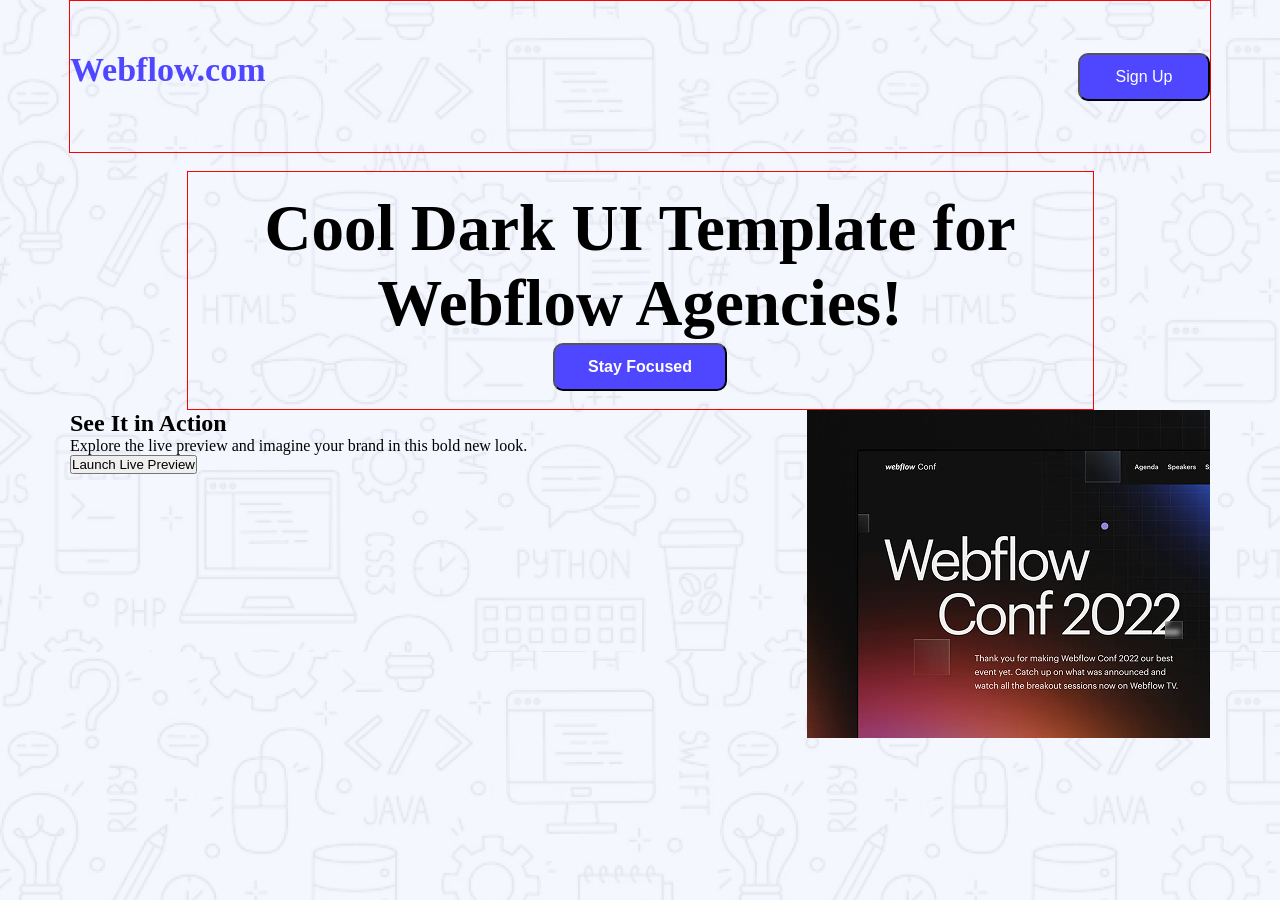
==== index.html @ 2fdaafd6 "name changed" ====
<!DOCTYPE html>
<html lang="en">
<head>
    <meta charset="UTF-8">
    <meta name="viewport" content="width=device-width, initial-scale=1.0">
    <title>WebFlow.com</title>
    <link rel="stylesheet" href="styles.css">
</head>
<body style="background-image: url('./Assets/Hero-bg.png');">
    <nav>
        <h3>Webflow.com</h3>
        <button>Sign Up</button>
    </nav>
    <br>
    <header>
        <h1>Cool Dark UI Template for Webflow Agencies!</h1>
        <button>Stay Focused</button>
    </header>
    <main>
        <div id="action-div">
            <div>
                <h2>See It in Action</h2>
                <p>Explore the live preview and imagine your brand in this bold new look.</p>
                <button>Launch Live Preview</button>
            </div>
            <img src="./Assets/wc-mini.png" alt="">
        </div>
    </main>

</body>
</html>
---- styles.css ----
*{
    margin: 0;
    padding: 0;
}
nav{
    display: flex;
    justify-content: space-between;
    width: 1140px;
    height: 151px;
    border: 1px solid red;
    margin: 0 auto;
    align-items: center;
}
nav h3{
    width: 99px;
    height: 51px;
    color:#4E47FF;
    font-size: 34px;
}
nav button{
    width: 132px;
    height: 48px;
    border-radius: 10px;
    background-color: #4E47FF;
    font-style: bold;
    font-size: 16px;
    color: #FFFFFF;
}
header{
    width: 905px;
    height: 237px;
    margin: 0 auto;
    border: 1px solid red;
    align-content: center;
    text-align: center;

}
header h1{
    width: 905px;
    height: 152px;
    font-size: 65px;
    font-weight: bold;

}
header button{
    width: 174px;
    height: 48px;
    background-color: #4E47FF;
    font-size: 16px;
    font-weight: bold;
    border-radius: 10px;
    color: #FFFFFF;

}
#action-div{
    display: flex;
    width: 1140px;
    height: 328px;
    justify-content: space-between;
    margin: 0 auto;

}
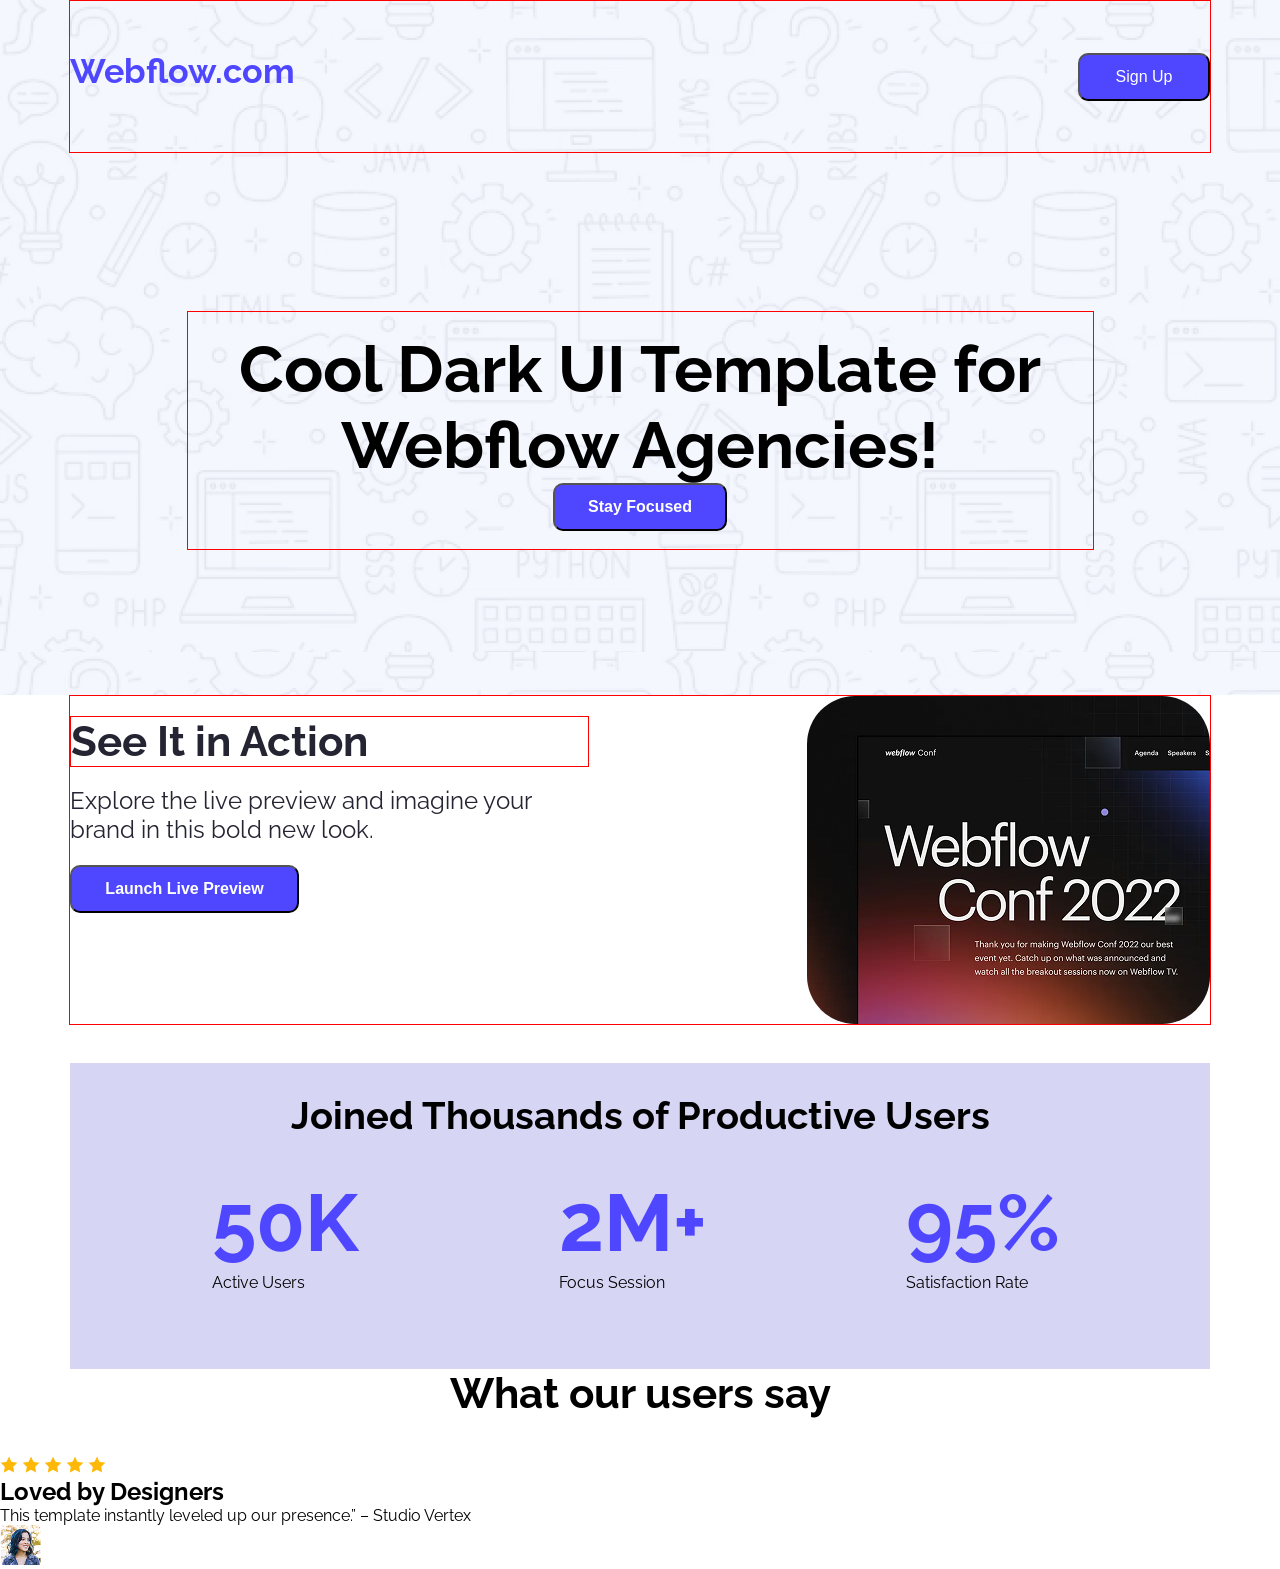
==== commit e6abafdc: "acton and productive added" ====
--- a/index.html
+++ b/index.html
@@ -4,27 +4,76 @@
     <meta charset="UTF-8">
     <meta name="viewport" content="width=device-width, initial-scale=1.0">
     <title>WebFlow.com</title>
+    <link rel="preconnect" href="https://fonts.googleapis.com">
+<link rel="preconnect" href="https://fonts.gstatic.com" crossorigin>
+<link href="https://fonts.googleapis.com/css2?family=Raleway:ital,wght@0,100..900;1,100..900&display=swap" rel="stylesheet">
     <link rel="stylesheet" href="styles.css">
 </head>
-<body style="background-image: url('./Assets/Hero-bg.png');">
-    <nav>
-        <h3>Webflow.com</h3>
-        <button>Sign Up</button>
-    </nav>
-    <br>
+     <body class="raleway-normal">
+         <div id="background-image" style="background-image: url('./Assets/Hero-bg.png');">
+             <nav>
+                <h3>Webflow.com</h3>
+                 <button>Sign Up</button>
+        </nav>
     <header>
         <h1>Cool Dark UI Template for Webflow Agencies!</h1>
         <button>Stay Focused</button>
     </header>
+         </div>
     <main>
         <div id="action-div">
+            <div id="action-div2">
+                <h2 id="action-h2">See It in Action</h2>
+                <br>
+                <p id="action-p">Explore the live preview and imagine your brand in this bold new look.</p>
+                <br>
+                <button id="action-button">Launch Live Preview</button>
+            </div>
+            <img id="action-image" src="./Assets/wc-mini.png" alt="">
+        </div>
+        <!-- Productive Users Section -->
+        <br>
+        <br>
+        <div id="productive-user-div">
+            <h2 id="productive-user-h2">Joined Thousands of Productive Users </h2>
+            <br>
+            <br>
+            <div id="productive-user-div2">
+                <div>
+                    <h1 id="active-2m">50K</h1>
+                    <p id="active-u">Active Users</p>
+                </div>
+                <div>
+                    <h1 id="active-2m">2M+</h1>
+                    <P id="active-u">Focus Session</P>
+                </div>
+                <div>
+                    <h1 id="active-2m">95%</h1>
+                    <p id="active-u">Satisfaction Rate</p>
+                </div>
+                
+            </div>
+        </div>
+        <!-- Let’s Get In Touch Section -->
+         <h1 id="what-say-h1">What our users say</h1>
+         <br>
+         <br>
+         <div>
             <div>
-                <h2>See It in Action</h2>
-                <p>Explore the live preview and imagine your brand in this bold new look.</p>
-                <button>Launch Live Preview</button>
+                <picture>
+                    <img src="./Assets/icon-star.png" alt="">
+                    <img src="./Assets/icon-star.png" alt="">
+                    <img src="./Assets/icon-star.png" alt="">
+                    <img src="./Assets/icon-star.png" alt="">
+                    <img src="./Assets/icon-star.png" alt="">
+                </picture>
+                <h2>Loved by Designers</h2>
+                <p>This template instantly leveled up our presence.” – Studio Vertex</p>
+                <div>
+                    <img src="./Assets/avatar.png" alt="">
+                </div>
             </div>
-            <img src="./Assets/wc-mini.png" alt="">
-        </div>
+         </div>
     </main>
 
 </body>
--- a/styles.css
+++ b/styles.css
@@ -1,6 +1,20 @@
 *{
     margin: 0;
     padding: 0;
+}
+
+
+
+
+.raleway-normal{
+  font-family: "Raleway", sans-serif;
+  font-optical-sizing: auto;
+  font-style: normal;
+}
+#background-image{
+    width: 1440px;
+    height: 695px;
+    width: 100%;
 }
 nav{
     display: flex;
@@ -10,6 +24,7 @@
     border: 1px solid red;
     margin: 0 auto;
     align-items: center;
+    margin-bottom: 158px;
 }
 nav h3{
     width: 99px;
@@ -33,6 +48,7 @@
     border: 1px solid red;
     align-content: center;
     text-align: center;
+    margin-bottom:150px;
 
 }
 header h1{
@@ -52,11 +68,97 @@
     color: #FFFFFF;
 
 }
+/* action section start */
 #action-div{
     display: flex;
+    justify-content: space-between;
     width: 1140px;
     height: 328px;
+    margin: 0 auto;
+    border: 1px solid red;
+}
+#action-div2{
+    padding-top: 20px;
+    width: 517px;
+    height: 203px;
+    
+   
+    
+    
+}
+#action-h2{
+    width:517px ;
+    height: 49px;
+    font-size: 42px;
+    font-weight: bold;
+    border: 1px solid red;
+    color: #252432;
+}
+#action-p{
+    width: 517px;
+    height: 60px;
+    font-size: 24px;
+    color: #252432;
+
+}
+#action-button{
+    width: 229px;
+    height: 48px;
+    background-color: #4E47FF;
+    font-size: 16px;
+    font-weight: bold;
+    border-radius: 10px;
+    color: #FFFFFF;
+}
+#action-image{
+    width: 403px;
+    height: 328px;
+    border-radius: 48px;
+}
+/* Produtive user section */
+#productive-user-div{
+    background-color: #D7D5F4;
+    width: 1140px;
+    height: 306px;
+    margin: 0 auto;
+    padding: auto;
+    justify-items: center;
+    
+}
+#productive-user-h2{
+width: 856px;
+height: 45px;
+font-size: 38px;
+font-weight: bold;
+margin: 0 auto;
+text-align: center;
+padding-top: 30px;
+}
+#productive-user-div2{
+    display: flex;
     justify-content: space-between;
+    width: 856px;
+    height: 221px;
     margin: 0 auto;
 
-}+}
+#active-2m{
+width: 162px;
+height: 97px;
+font-style:unset;
+font-size: 80px;
+font-weight: bold;
+color: #4E47FF;
+}
+#acttve-u{
+    color: #757575;
+    font-weight: 20px;
+}
+
+#what-say-h1{
+    width: 1140px;
+    height: 49px;
+    font-size: 42px;
+    text-align: center;
+    margin: 0 auto;
+}
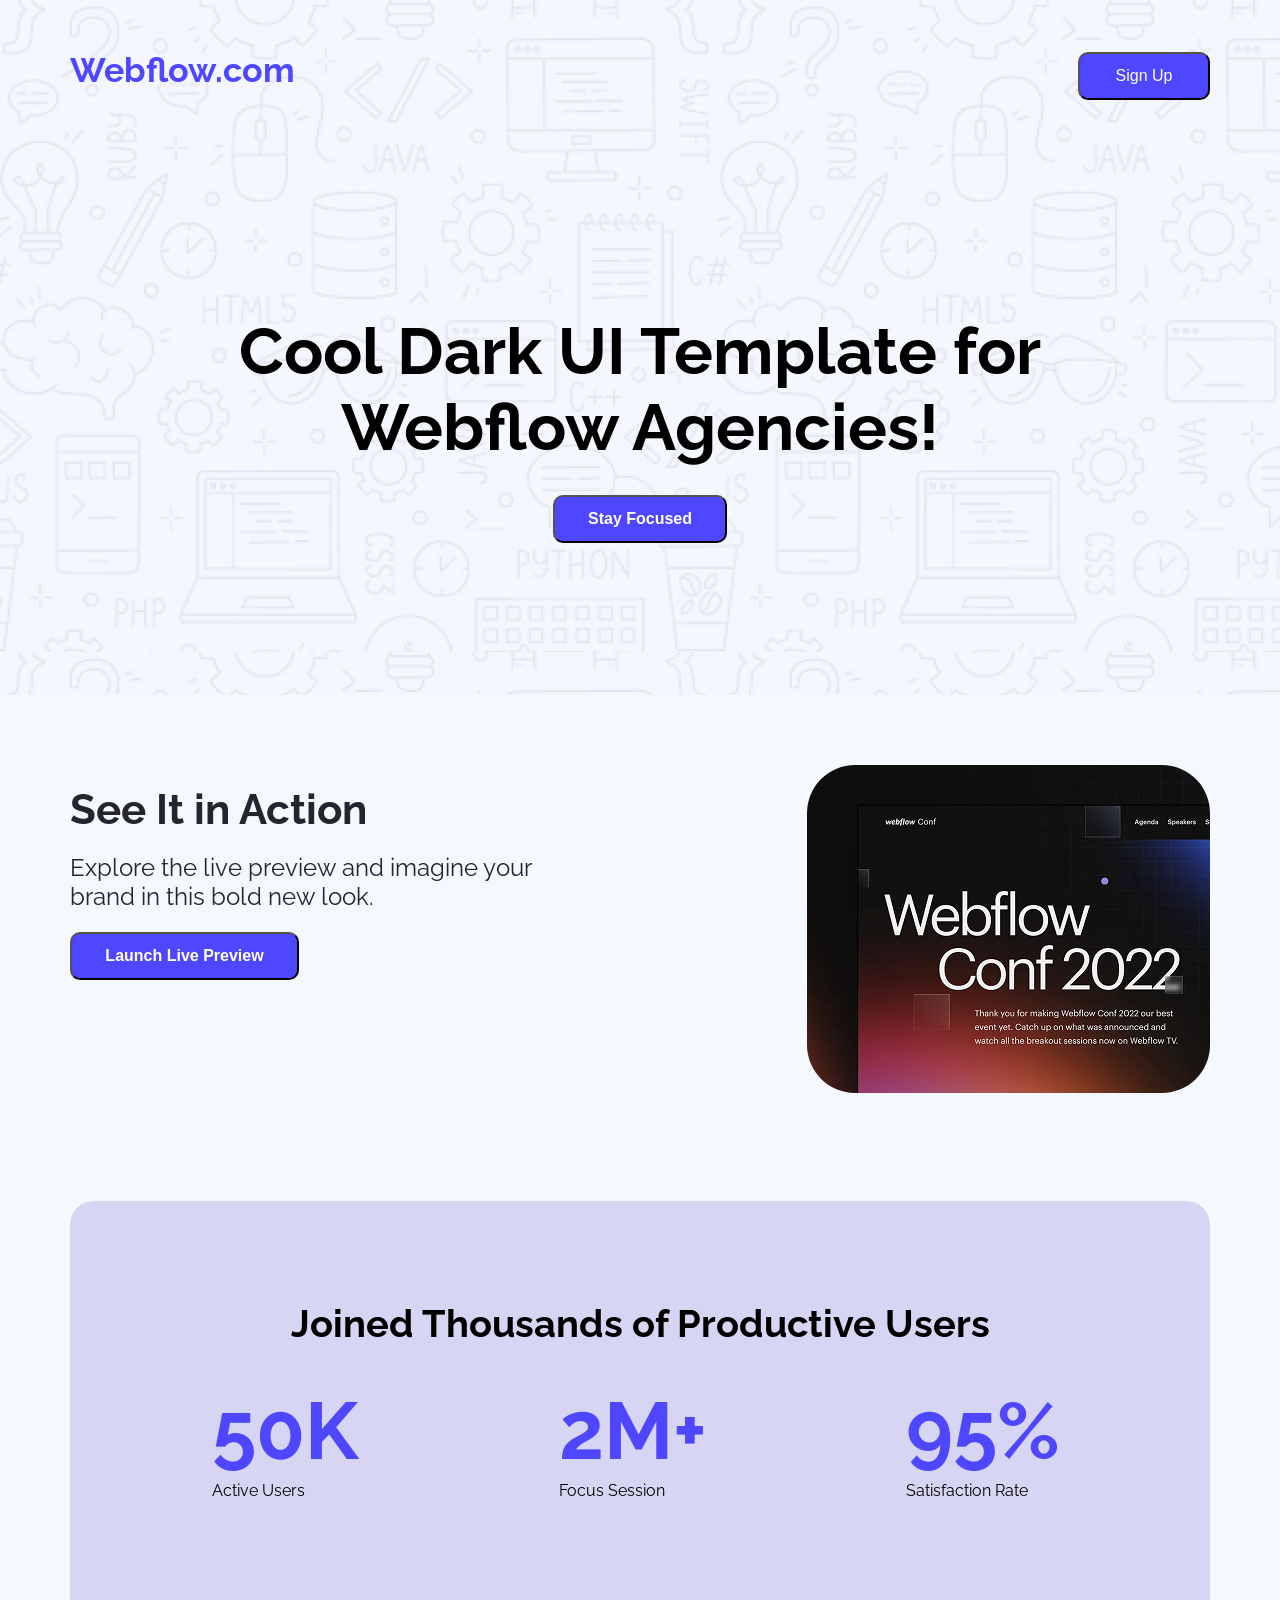
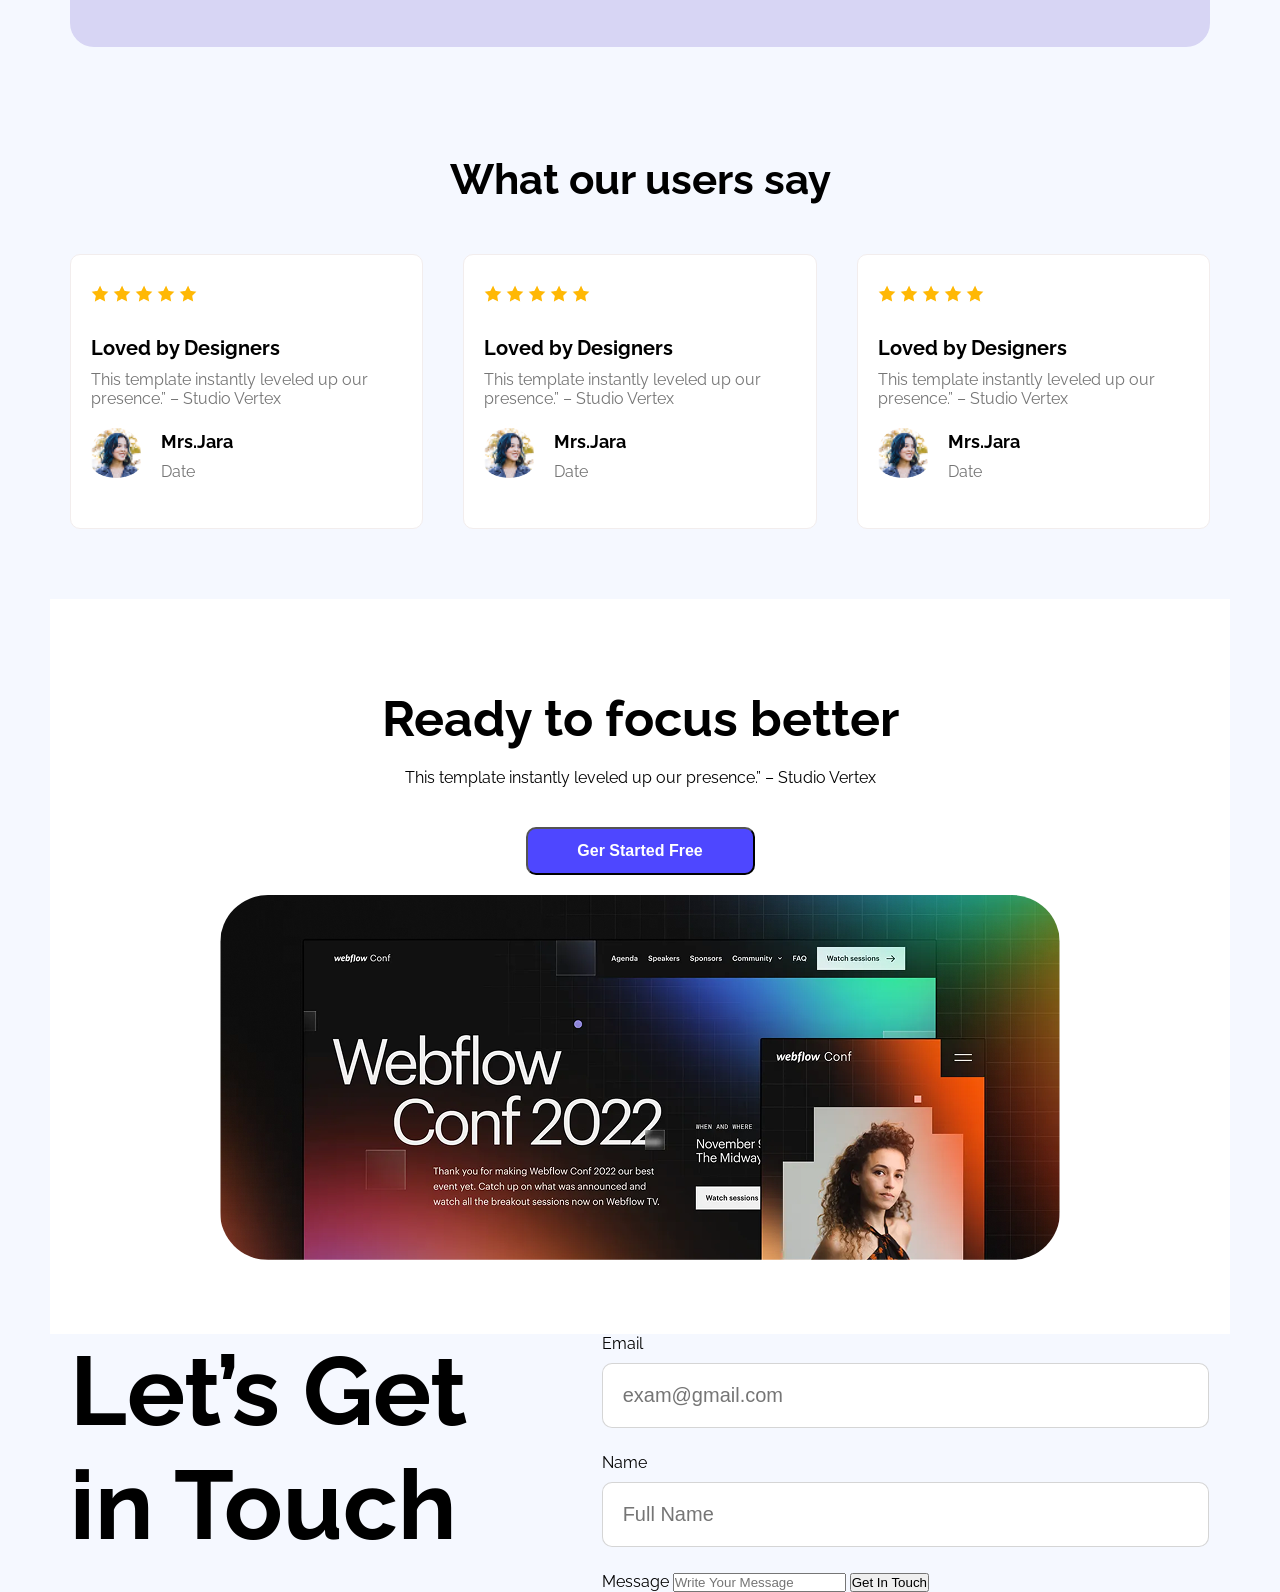
==== commit 064f05e7: "two section added" ====
--- a/index.html
+++ b/index.html
@@ -54,26 +54,87 @@
                 
             </div>
         </div>
+        <br>
+        <br>
         <!-- Let’s Get In Touch Section -->
-         <h1 id="what-say-h1">What our users say</h1>
-         <br>
-         <br>
-         <div>
-            <div>
-                <picture>
-                    <img src="./Assets/icon-star.png" alt="">
-                    <img src="./Assets/icon-star.png" alt="">
-                    <img src="./Assets/icon-star.png" alt="">
-                    <img src="./Assets/icon-star.png" alt="">
-                    <img src="./Assets/icon-star.png" alt="">
-                </picture>
+       <section class="review-section">
+        <h1> What our users say</h1>
+        <div class="reviews">
+            <div class="review">
+                <img src="./Assets/icon-star.png" alt="">
+                <img src="./Assets/icon-star.png" alt="">
+                <img src="./Assets/icon-star.png" alt="">
+                <img src="./Assets/icon-star.png" alt="">
+                <img src="./Assets/icon-star.png" alt="">
                 <h2>Loved by Designers</h2>
                 <p>This template instantly leveled up our presence.” – Studio Vertex</p>
-                <div>
+                <div class="clint-name">
                     <img src="./Assets/avatar.png" alt="">
+                    <div class="clint-details">
+                        <h3>Mrs.Jara</h3>
+                        <p>Date</p>
+                    </div>
                 </div>
             </div>
-         </div>
+            <div class="review">
+                <img src="./Assets/icon-star.png" alt="">
+                <img src="./Assets/icon-star.png" alt="">
+                <img src="./Assets/icon-star.png" alt="">
+                <img src="./Assets/icon-star.png" alt="">
+                <img src="./Assets/icon-star.png" alt="">
+                <h2>Loved by Designers</h2>
+                <p>This template instantly leveled up our presence.” – Studio Vertex</p>
+                <div class="clint-name">
+                    <img src="./Assets/avatar.png" alt="">
+                    <div class="clint-details">
+                        <h3>Mrs.Jara</h3>
+                        <p>Date</p>
+                    </div>
+                </div>
+            </div><div class="review">
+                <img src="./Assets/icon-star.png" alt="">
+                <img src="./Assets/icon-star.png" alt="">
+                <img src="./Assets/icon-star.png" alt="">
+                <img src="./Assets/icon-star.png" alt="">
+                <img src="./Assets/icon-star.png" alt="">
+                <h2>Loved by Designers</h2>
+                <p>This template instantly leveled up our presence.” – Studio Vertex</p>
+                <div class="clint-name">
+                    <img src="./Assets/avatar.png" alt="">
+                    <div class="clint-details">
+                        <h3>Mrs.Jara</h3>
+                        <p>Date</p>
+                    </div>
+                </div>
+            </div>
+        </div>
+
+       </section>
+       <section class="ready-to-focus">
+        <h1>Ready to focus better</h1>
+        <p>This template instantly leveled up our presence.” – Studio Vertex</p>
+        <button>Ger Started Free</button>
+        <br>
+        <img src="./Assets/wc-big.png" alt="">
+       </section>
+       <!-- contact <section></section> -->
+       <section class="contact-section">
+        <h1>Let’s Get in Touch</h1>
+        <form action="">
+            <label for="email">Email</label>
+            <input placeholder="exam@gmail.com" type="email" name="email" id="">
+            <label for="text">Name</label>
+            <input placeholder="Full Name" type="text" name="text" id="">
+            <label for="Message">Message</label>
+            <input placeholder="Write Your Message" type="textarea" name="Message" id="">
+            <input type="button" value="Get In Touch">
+        </form>
+
+       </section>
+        
+      
+
+   
     </main>
 
 </body>
--- a/styles.css
+++ b/styles.css
@@ -21,7 +21,6 @@
     justify-content: space-between;
     width: 1140px;
     height: 151px;
-    border: 1px solid red;
     margin: 0 auto;
     align-items: center;
     margin-bottom: 158px;
@@ -45,7 +44,6 @@
     width: 905px;
     height: 237px;
     margin: 0 auto;
-    border: 1px solid red;
     align-content: center;
     text-align: center;
     margin-bottom:150px;
@@ -53,7 +51,7 @@
 }
 header h1{
     width: 905px;
-    height: 152px;
+   margin-bottom: 30px;
     font-size: 65px;
     font-weight: bold;
 
@@ -66,7 +64,9 @@
     font-weight: bold;
     border-radius: 10px;
     color: #FFFFFF;
-
+}
+main{
+    background-color: #f5f8ff;
 }
 /* action section start */
 #action-div{
@@ -75,7 +75,7 @@
     width: 1140px;
     height: 328px;
     margin: 0 auto;
-    border: 1px solid red;
+    padding: 70px 0px;
 }
 #action-div2{
     padding-top: 20px;
@@ -91,7 +91,6 @@
     height: 49px;
     font-size: 42px;
     font-weight: bold;
-    border: 1px solid red;
     color: #252432;
 }
 #action-p{
@@ -121,8 +120,9 @@
     width: 1140px;
     height: 306px;
     margin: 0 auto;
-    padding: auto;
+    padding: 70px 0px;
     justify-items: center;
+    border-radius: 24px;
     
 }
 #productive-user-h2{
@@ -149,6 +149,7 @@
 font-size: 80px;
 font-weight: bold;
 color: #4E47FF;
+font-style: normal;
 }
 #acttve-u{
     color: #757575;
@@ -162,3 +163,123 @@
     text-align: center;
     margin: 0 auto;
 }
+#icon-div{
+    display: flex;
+    justify-content: space-between;
+    width: 1140px;
+    height: 243px;
+     margin: 0 auto;
+}
+.email{
+    display: flex;
+}
+
+.review-section{
+    width: 1140px;
+   margin: 0 auto;
+   padding: 70px 0px;
+   text-align: center;
+}
+.review-section h1{
+    font-size: 42px;
+    font-weight: bold;
+    padding-bottom: 50px;
+
+}
+.reviews{
+    display: flex;
+    gap: 40px;
+}
+.review{
+    background-color: white;
+    border: 1px solid #F2EDED;
+    border-radius: 10px;
+    padding: 20px;
+    text-align: left;
+}
+.review img{
+    padding-bottom: 10px;
+    margin: 10px 0px;
+}
+.review h2{
+    font-size: 20px;
+    font-weight: bold;
+    margin: 10px 0px;
+}
+.review p{
+    font-size: 16px;
+    color: #757575;
+    margin: 10px 0px;
+}
+.clint-name{
+    display: flex;
+    gap: 20px;
+    margin: 10px 0px;
+    align-items: center;
+}
+.clint-name img{
+    border-radius: 120px;
+    height: 50px;
+    width: 50px;
+
+}
+.clint-details h3{
+    font-size: 18px;
+    margin: 5px 0px;
+}
+.clint-details p{
+    font-size: 16px;
+}
+.ready-to-focus{
+    margin: 0 auto;
+    width: 1140px;
+   padding: 70px 20px;
+    text-align: center;
+    background-color: white;
+}
+.ready-to-focus h1{
+    font-size: 50px;
+    font-weight: bold;
+     margin: 20px 0px;
+}
+.ready-to-focus p{
+    font-size: 16px;
+    margin: 20px 0px;
+}
+.ready-to-focus button{
+    width: 229px;
+    height: 48px;
+    background-color: #4E47FF;
+    font-size: 16px;
+    font-weight: bold;
+    border-radius: 10px;
+    color: #FFFFFF;
+    margin: 20px 0px;
+}
+.ready-to-focus img{
+    border-radius: 48px;
+}
+.contact-section{
+    display: flex;
+    gap: 50px;
+    width: 1140px;
+    margin: 0px auto;
+}
+.contact-section h1{
+    font-weight: bold;
+    font-size: 97px;
+}
+.contact-section input[type="email"], input[type="text"], textarea{
+    font-size: 20px;
+    color: #808080;
+    padding: 20px 20px;
+    width: 93%;
+    margin-top: 10px;
+    margin-bottom: 25px;
+    border: 1px solid rgba(0, 0, 0, 0.164);
+    border-radius: 10px;
+}
+.contact-section label{
+    font: 18px;
+
+}
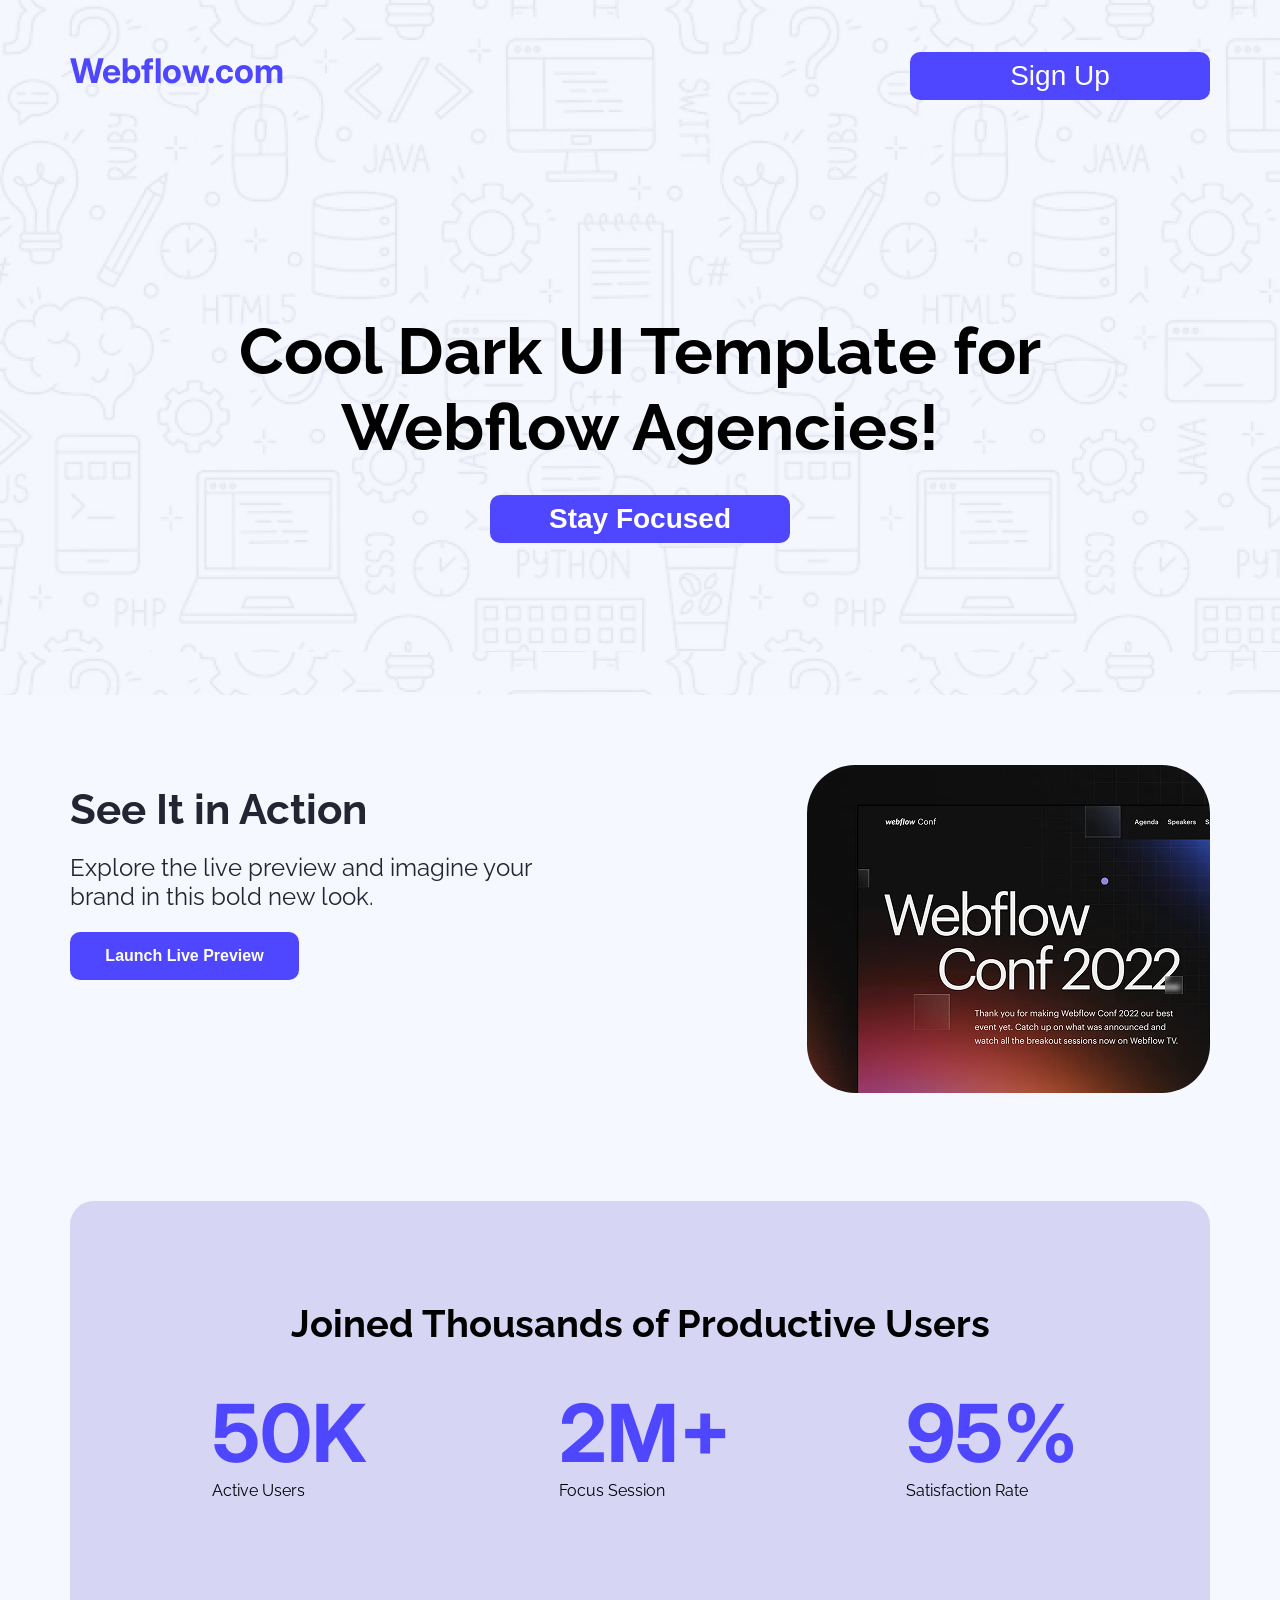
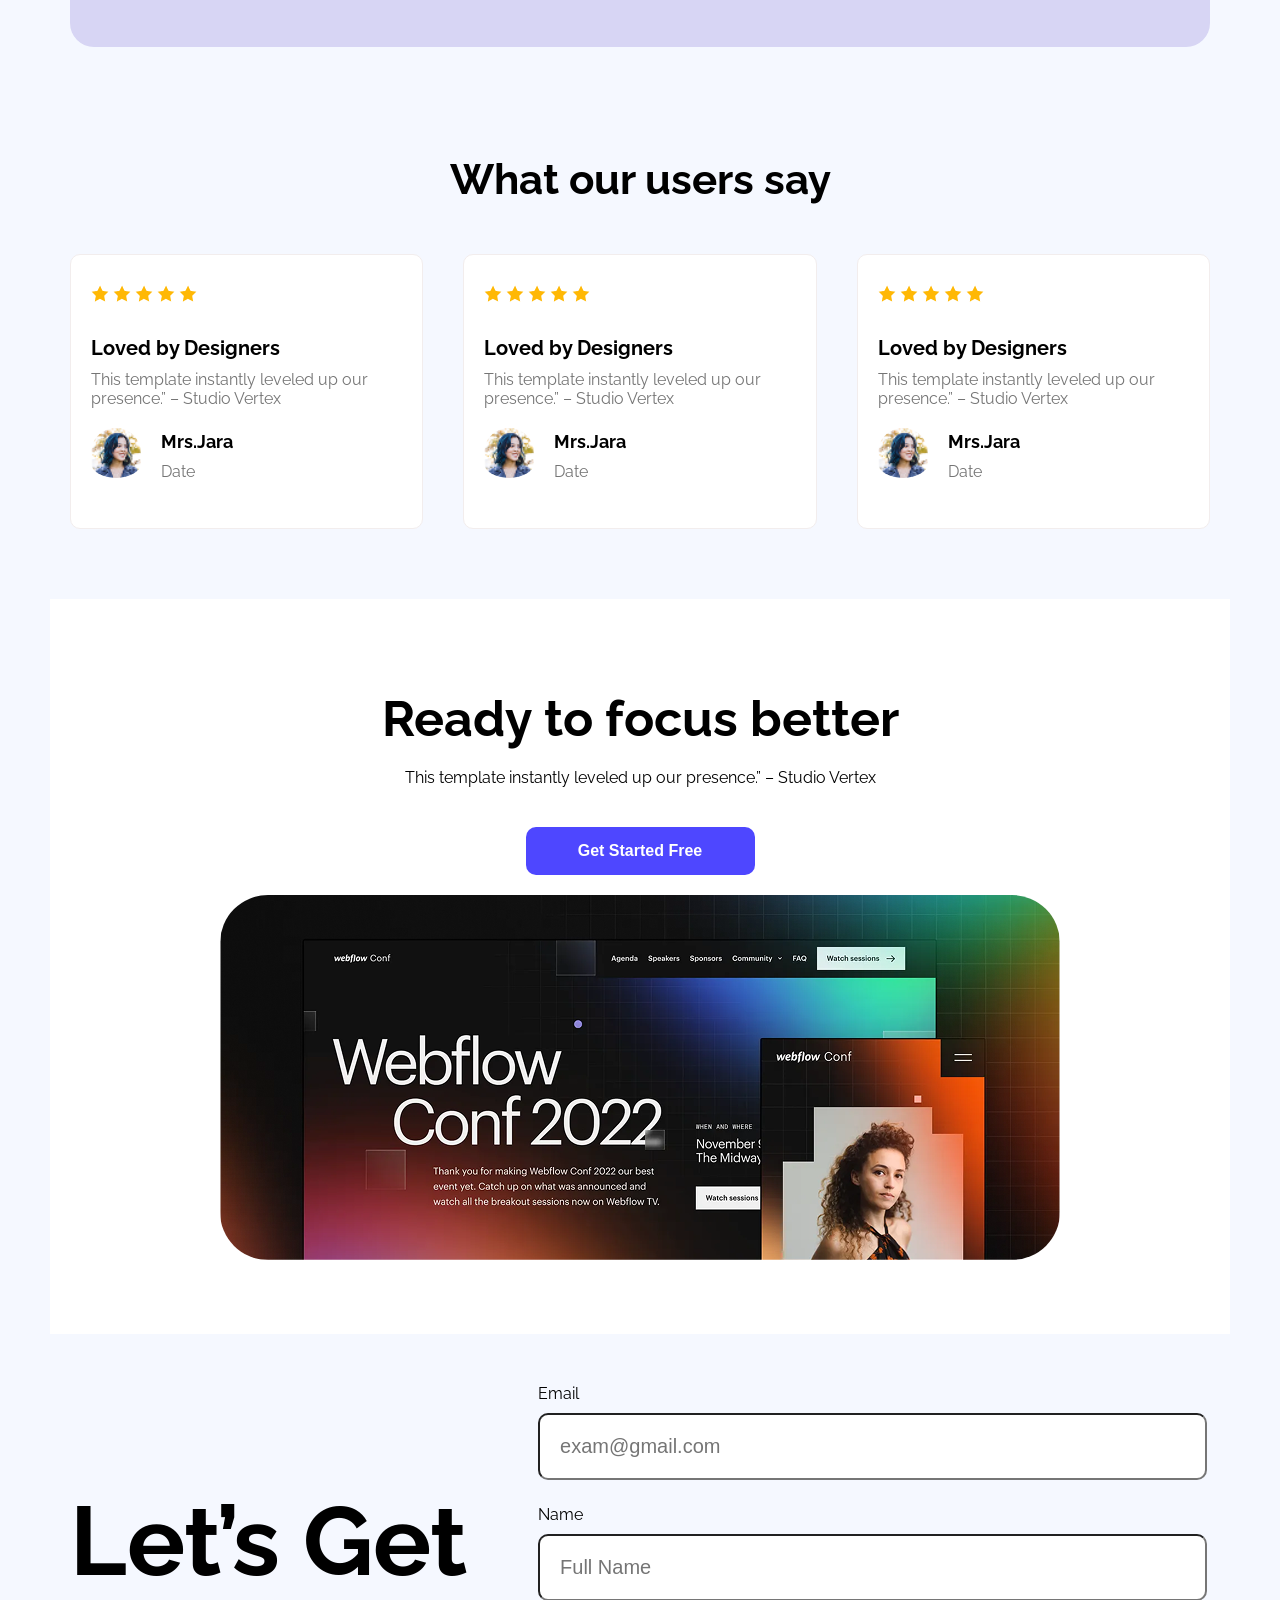
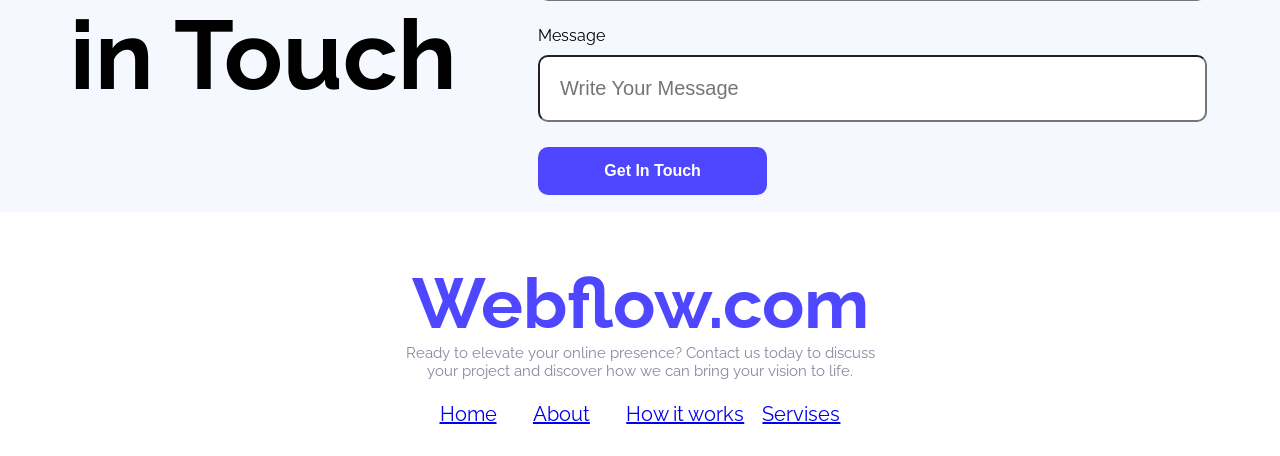
==== commit b205d5bc: "form and footer added" ====
--- a/index.html
+++ b/index.html
@@ -7,17 +7,57 @@
     <link rel="preconnect" href="https://fonts.googleapis.com">
 <link rel="preconnect" href="https://fonts.gstatic.com" crossorigin>
 <link href="https://fonts.googleapis.com/css2?family=Raleway:ital,wght@0,100..900;1,100..900&display=swap" rel="stylesheet">
-    <link rel="stylesheet" href="styles.css">
+  <link rel="preconnect" href="https://fonts.googleapis.com">
+<link rel="preconnect" href="https://fonts.gstatic.com" crossorigin>
+<link href="https://fonts.googleapis.com/css2?family=Inter:ital,opsz,wght@0,14..32,100..900;1,14..32,100..900&display=swap" rel="stylesheet">  
+<link rel="stylesheet" href="styles.css">
+    <style>
+.button {
+  position: relative;
+  /* background-color: #04AA6D; */
+  border: none;
+  font-size: 28px;
+  color: #FFFFFF;
+  padding: 0px;
+  width: 300px;
+  text-align: center;
+  /* -webkit-transition-duration: 0.4s; Safari */
+  transition-duration: 0.4s;
+  text-decoration: none;
+  overflow: hidden;
+  cursor: pointer;
+}
+
+.button:after {
+  content: "You are flying";
+  background: #90EE90;
+  display: block;
+  position: absolute;
+  padding-top: 300%;
+  padding-left: 350%;
+  margin-left: -20px!important;
+  margin-top: -120%;
+  opacity: 0;
+  transition: all 0.8s
+}
+
+.button:active:after {
+  padding: 0;
+  margin: 0;
+  opacity: 1;
+  transition: 0s
+}
+</style>
 </head>
-     <body class="raleway-normal">
+<body class="raleway-normal">
          <div id="background-image" style="background-image: url('./Assets/Hero-bg.png');">
              <nav>
-                <h3>Webflow.com</h3>
-                 <button>Sign Up</button>
+                <h3 class="inter-normal" >Webflow.com</h3>
+                 <button class="button">Sign Up</button>
         </nav>
     <header>
         <h1>Cool Dark UI Template for Webflow Agencies!</h1>
-        <button>Stay Focused</button>
+        <button class="button">Stay Focused</button>
     </header>
          </div>
     <main>
@@ -27,7 +67,7 @@
                 <br>
                 <p id="action-p">Explore the live preview and imagine your brand in this bold new look.</p>
                 <br>
-                <button id="action-button">Launch Live Preview</button>
+                <button class="button" id="action-button">Launch Live Preview</button>
             </div>
             <img id="action-image" src="./Assets/wc-mini.png" alt="">
         </div>
@@ -40,15 +80,15 @@
             <br>
             <div id="productive-user-div2">
                 <div>
-                    <h1 id="active-2m">50K</h1>
+                    <h1 class="inter-normal" id="active-2m">50K</h1>
                     <p id="active-u">Active Users</p>
                 </div>
                 <div>
-                    <h1 id="active-2m">2M+</h1>
+                    <h1 class="inter-normal" id="active-2m">2M+</h1>
                     <P id="active-u">Focus Session</P>
                 </div>
                 <div>
-                    <h1 id="active-2m">95%</h1>
+                    <h1 class="inter-normal" id="active-2m">95%</h1>
                     <p id="active-u">Satisfaction Rate</p>
                 </div>
                 
@@ -113,24 +153,26 @@
        <section class="ready-to-focus">
         <h1>Ready to focus better</h1>
         <p>This template instantly leveled up our presence.” – Studio Vertex</p>
-        <button>Ger Started Free</button>
+        <button class="button">Get Started Free</button>
         <br>
         <img src="./Assets/wc-big.png" alt="">
        </section>
-       <!-- contact <section></section> -->
+       <!-- contact section start -->
        <section class="contact-section">
         <h1>Let’s Get in Touch</h1>
-        <form action="">
+        <form>
             <label for="email">Email</label>
             <input placeholder="exam@gmail.com" type="email" name="email" id="">
             <label for="text">Name</label>
             <input placeholder="Full Name" type="text" name="text" id="">
             <label for="Message">Message</label>
             <input placeholder="Write Your Message" type="textarea" name="Message" id="">
-            <input type="button" value="Get In Touch">
+            <button class="button" id="button-getintouch" >Get In Touch</button>
+       <!-- <input class="button" id="button-getintouch" type="button" value="Get In Touch"> -->
         </form>
 
        </section>
+       
         
       
 
@@ -138,4 +180,19 @@
     </main>
 
 </body>
+<bottom>
+    <h1 class="webflow-bottom">Webflow.com</h1>
+    <P class="webflow-bottom-p">Ready to elevate your online presence? Contact us today to discuss <br> your project and discover how we can bring your vision to life.</P>
+    <div class="bottom-link">
+        <p><a href="https://www.google.com/" target="_blank">Home</a></p>
+        <br>
+        <br>
+        <p><a href="https://www.google.com/" target="_blank">About</a></p>
+        <br>
+        <br>
+        <p><a href="https://www.google.com/" target="_blank">How it works</a></p>
+        <p><a href="https://www.google.com/" target="_blank">Servises</a></p>
+    </div>
+</bottom>
+
 </html>
--- a/styles.css
+++ b/styles.css
@@ -8,6 +8,12 @@
 
 .raleway-normal{
   font-family: "Raleway", sans-serif;
+  font-optical-sizing: auto;
+  font-style: normal;
+}
+
+.inter-normal{
+  font-family: "Inter", sans-serif;
   font-optical-sizing: auto;
   font-style: normal;
 }
@@ -241,6 +247,7 @@
     font-size: 50px;
     font-weight: bold;
      margin: 20px 0px;
+    
 }
 .ready-to-focus p{
     font-size: 16px;
@@ -263,23 +270,68 @@
     display: flex;
     gap: 50px;
     width: 1140px;
-    margin: 0px auto;
+    margin: 50px auto;
 }
 .contact-section h1{
     font-weight: bold;
     font-size: 97px;
-}
-.contact-section input[type="email"], input[type="text"], textarea{
+    margin: 100px 0px;
+}
+.contact-section input[type="email"], input[type="text"], input[type=textarea]{
     font-size: 20px;
     color: #808080;
     padding: 20px 20px;
     width: 93%;
     margin-top: 10px;
     margin-bottom: 25px;
-    border: 1px solid rgba(0, 0, 0, 0.164);
+    /* border: 1px solid (0); */
     border-radius: 10px;
 }
 .contact-section label{
     font: 18px;
 
+}
+#button-getintouch{
+    width: 229px;
+    height: 48px;
+    background-color: #4E47FF;
+    font-size: 16px;
+    font-weight: bold;
+    border-radius: 10px;
+    color: #FFFFFF;
+    /* width: 200px;
+    height: 62px;
+    background-color: #4E47FF;
+    font-size: 16px;
+    font-weight: bold;
+    border-radius: 10px;
+    color: #FFFFFF;
+    margin: 20px 0px; */
+}
+.webflow-bottom{
+    font-size: 70px;
+    color: #4E47FF;
+    font-weight: bold;
+    margin: 0 auto;
+    text-align: center;
+    border-radius: 20px;
+}
+.webflow-bottom-p{
+    width: 531px;
+    height: 48px;
+    color: #8987A1;
+    font-size: 15px;
+    margin: 0 auto;
+    text-align: center;
+}
+.bottom-link{
+    font-size: 20px;
+    display: flex;
+    margin: 0 auto;
+    width: 401px;
+    height: 24px;
+    justify-content: space-between;
+    margin-top: 10px;
+    margin-bottom: 30px;
+  
 }
